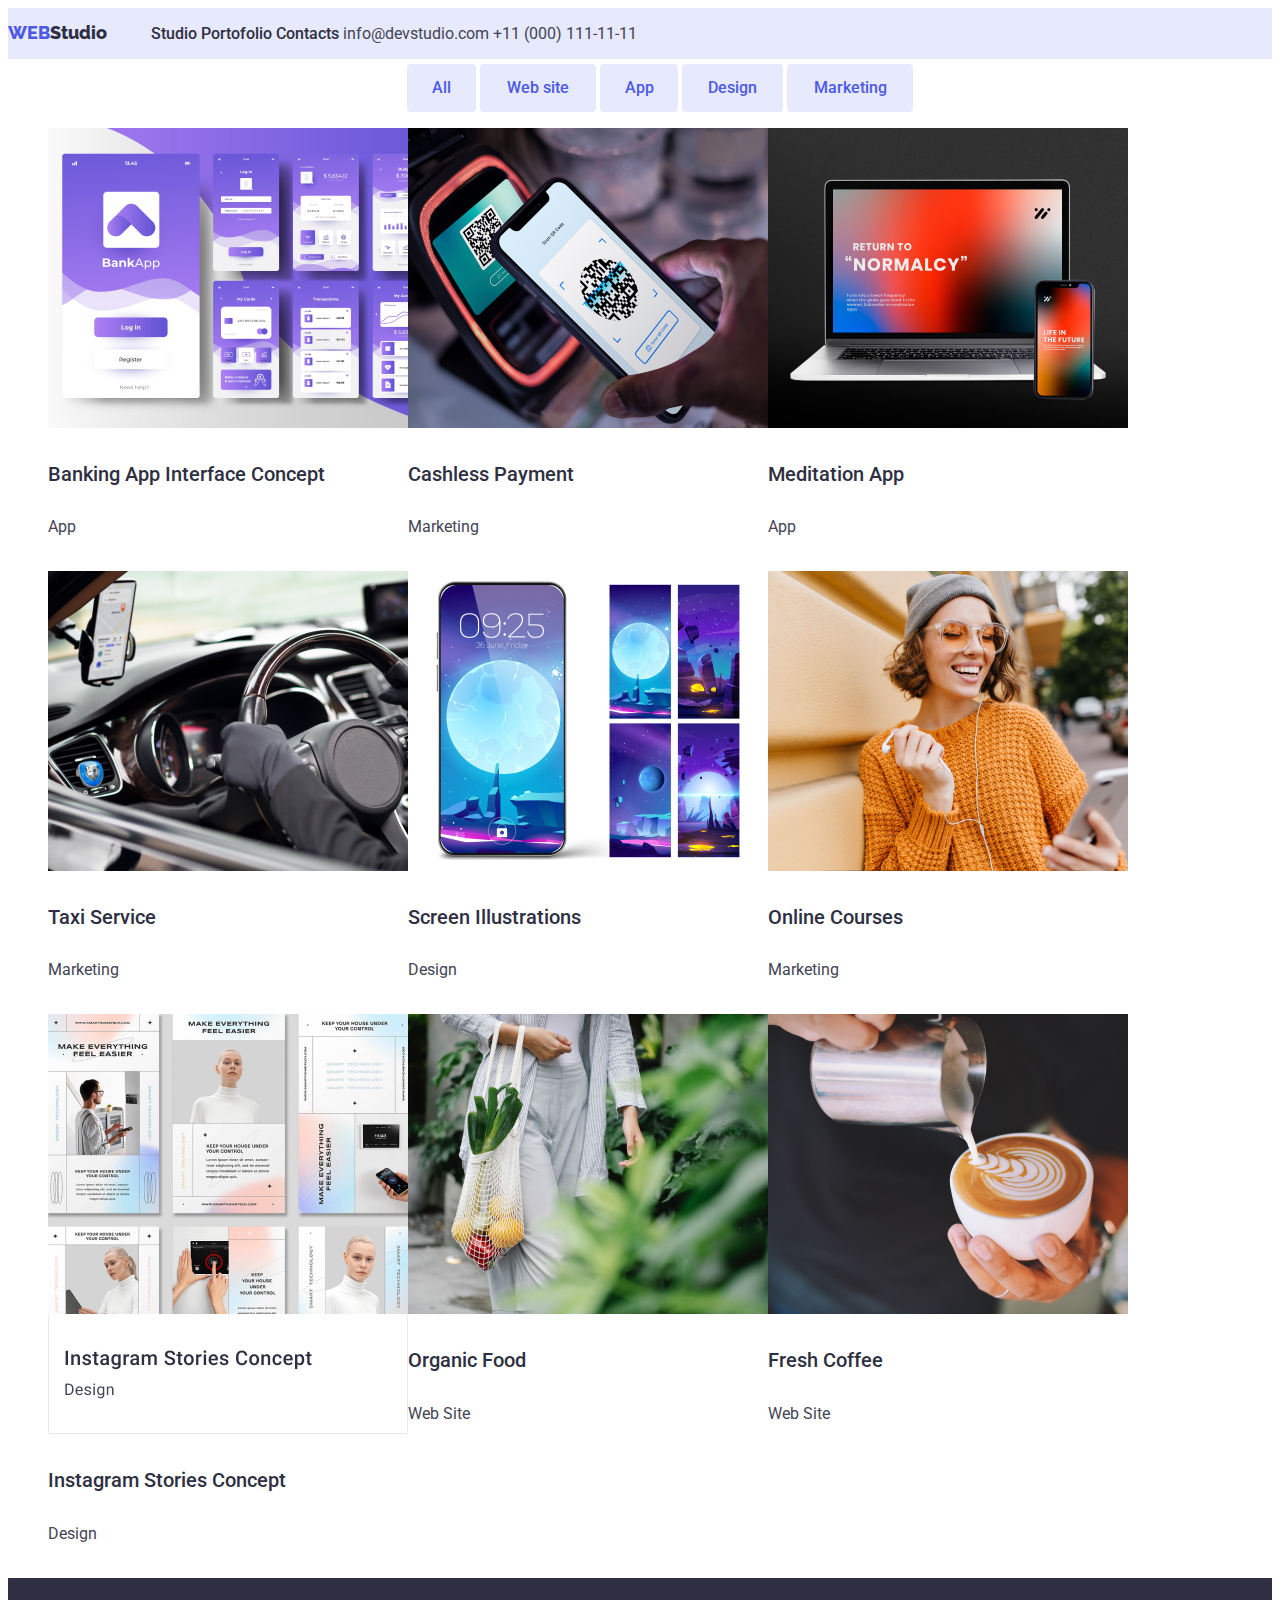
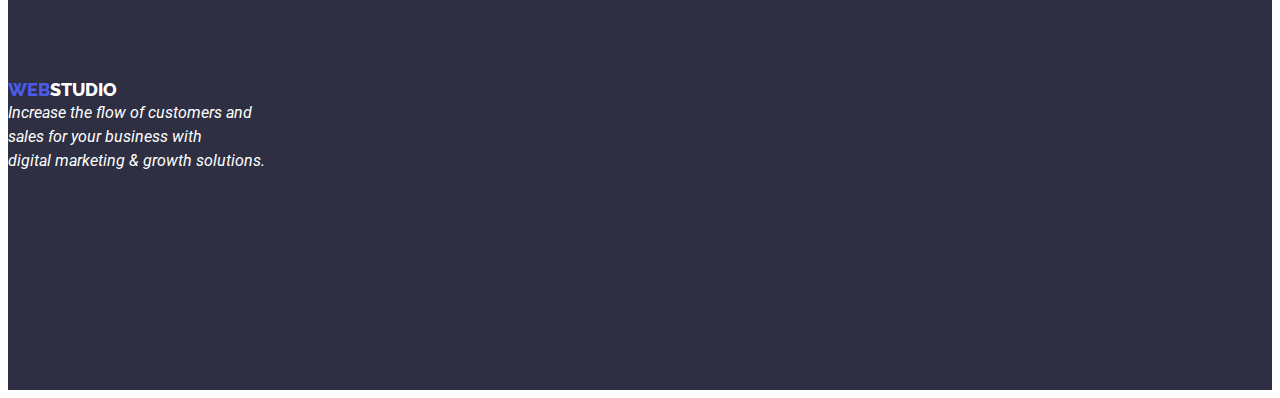
==== portfolio.html @ 928545d5 "Initial commit" ====
<!DOCTYPE html>
<html lang="en">

<head>
    <meta charset="UTF-8">
    <meta name="viewport" content="width=device-width, initial-scale=1.0">
    <title>Portofolio</title>
    <link rel="preconnect" href="https://fonts.googleapis.com">
    <link rel="preconnect" href="https://fonts.gstatic.com" crossorigin>
    <link
        href="https://fonts.googleapis.com/css2?family=Raleway:ital,wght@0,100..900;1,100..900&family=Roboto:ital,wght@0,100;0,300;0,400;0,500;0,700;0,900;1,100;1,300;1,400;1,500;1,700;1,900&display=swap"
        rel="stylesheet">
    <link rel="stylesheet" href="styles/styles.css">
</head>

<body>
    <!-- Header section -->
    <header class="global-header">
        <a href="index.html" class="logo">Studio</a>
        <nav class="nav-bar">
            <ul class="nav-list">
                <li><a href="index.html">Studio</a></li>
                <li><a href="portofolio.html">Portofolio</a> </li>
                <li><a href="contacts.html">Contacts</a> </li>
            </ul>
        </nav>
        <a href="mailto:info@devstudio.com">info@devstudio.com</a>
        <a href="tel:+11(000)111-11-11">+11 (000) 111-11-11</a>

    </header>
    <main>
        <!-- Filter buttons -->
        <div class="filters">
            <ul class="portofolio-buttons">
                <li><span>
                        <button type="button" class="all-button">All</button>
                    </span>
                    <span>
                        <button type="button" class="web-button">Web site</button>
                    </span>
                    <span>
                        <button type="button" class=" app-button">App</button></span>
                    <span>
                        <button type="button" class="design-button">Design</button></span>
                    <span>
                        <button type="button" class="marketing-button">Marketing</button></span>
                </li>
            </ul>
        </div>
        <div class="main-portofolio">
            <!-- List of images-->
            <ul class="portofolio-list-one">
                <li>
                    <img src="images/Portofolio 1.jpg" alt="The interface of the banking app">
                    <h4>Banking App Interface Concept</h4>
                    <p>App</p>
                </li>
                <li>
                    <img src="images/Portofolio 2.jpg" alt="An image of cashless payment">
                    <h4>Cashless Payment</h4>
                    <p>Marketing</p>
                </li>
                <li>
                    <img src="images/Portofolio 3.jpg" alt="A preview of the meditation app">
                    <h4>Meditation App</h4>
                    <p>App</p>
                </li>
            </ul>
            <ul class="portofolio-list-two">
                <li>
                    <img src="images/Portofolio 4.jpg" alt="An image of a taxi driver">
                    <h4>Taxi Service</h4>
                    <p>Marketing</p>
                </li>
                <li>
                    <img src="images/Portofolio 5.jpg" alt="A few images with background previews">
                    <h4>Screen Illustrations</h4>
                    <p>Design</p>
                </li>
                <li>
                    <img src="images/Portofolio 6.jpg" alt="A pic of a woman being connected to the classes online">
                    <h4>Online Courses</h4>
                    <p>Marketing</p>
                </li>
            </ul>
            <ul class="portofolio-list-three">
                <li>
                    <img src="images/Portofolio 7.jpg" alt="Previews of the instragram stories concept ">
                    <h4>Instagram Stories Concept</h4>
                    <p>Design</p>
                </li>
                <li>
                    <img src="images/Portofolio 8.jpg" alt="A pic of someone carrying organic food">
                    <h4>Organic Food</h4>
                    <p>Web Site</p>
                </li>
                <li>
                    <img src="images/Portofolio 9.jpg" alt="A pic of someone holding a cup of fresh coffee">
                    <h4>Fresh Coffee</h4>
                    <p>Web Site</p>
                </li>
            </ul>
        </div>
    </main>
    <!-- Footer section -->
    <footer class="footer">
        <a href="index.html" class="logo-footer">STUDIO</a>
        <address class="address">Increase the flow of customers and <br> sales for your business with <br> digital
            marketing
            &
            growth solutions.
        </address>
    </footer>
</body>

</html>
---- styles/styles.css ----
:root {
    --subtitle-color: #2E2F42;
    --text-color: #434455;
    --title-font-family: "Roboto",
        sans-serif;
    --logo-font-family: "Raleway",
        sans-serif;

    button[type="button"] {
        cursor: pointer;
    }

    .logo::before {
        content: "WEB";
        color: #4D5AE5;
        font-family: var(--logo-font-family);
        font-weight: 800;
        font-size: 18px;
    }

    .logo {
        font-family: var(--logo-font-family);
        font-weight: 800;
        color: #2E2F42;
        line-height: 1, 31;
        font-size: 18px;
    }
}

a {
    text-decoration: none;
}

body {
    font-family: var(--title-font-family);
}

h1,
h2 {
    font-weight: 700;
}

h4 {
    font-weight: 500;
}

/* NAV STYLING */
.nav-bar {
    list-style: none;
    font-weight: 500;
    color: var(--subtitle-color);
    display: inline-block;
}

.nav-list li {
    list-style: none;
    display: inline-block;
    line-height: 1, 5;
}

[href$=".html"]:hover {
    color: #404BBF;
}

[href$=".html"]:focus {
    color: #404BBF;
}

/* PHONE AND EMAIL COLOR */
.global-header>a {
    color: var(--text-color);
    line-height: 1.5;
}

.global-header>a:hover {
    color: #404BBF;
}

.global-header>a:focus {
    color: #404BBF;
}

/* Background color for hero section */
.hero-section {
    background-color: #2E2F42;
    height: 600px;
}

.hero-section>h1 {
    color: #ffffff;
    text-align: center;
    padding-top: 182px;
    font-size: 56px;
    line-height: 3.75;
}

.global-header {
    background-color: #E7E9FC;
    border: 1px;
    margin-bottom: -45px;
}

[href$=".html"] {
    color: var(--subtitle-color);
}

.order-service {
    font-family: var(--title-font-family);
    font-weight: 500;
    background-color: #4D5AE5;
    border-radius: 4px;
    width: 169px;
    height: 56px;
    text-align: center;
    color: #ffffff;
    margin-left: 835px;
    font-weight: 500;
    line-height: 1.5;
}

.order-service:hover {
    background-color: #E7E9FC;
    color: #4D5AE5;
}

.description-tab {
    list-style: none;
    line-height: 1.5;
    display: inline-flex;
}

.description-tab>li>h4 {
    color: var(--subtitle-color);
    font-size: 20px;
}

.description-tab>li>p {
    color: var(--text-color);
}

.what-we-do {
    text-align: center;
    color: var(--subtitle-color);
    line-height: 2.5;
    font-size: 36px;
}

.what-we-do-pics {
    list-style: none;
    text-align: center
}

.what-we-do-pics li {
    display: inline-block;
}

.our-team {
    text-align: center;
    font-size: 36px;
}

.our-team-pics {
    list-style: none;
    line-height: 1.5;
}

.our-team-pics>li {
    text-align: center;
    display: inline-block;
    padding-right: 24px;
    align-items: center;
}

.address {
    line-height: 1.5;
    color: #ffffff;
}

.footer {
    background-color: #2E2F42;
    height: 312px;
    padding-top: 100px;
}

.logo-footer::before {
    content: "WEB";
    color: #4D5AE5;
    font-family: var(--logo-font-family);
    font-weight: 800;
    font-size: 18px;
}

.logo-footer {
    font-family: var(--logo-font-family);
    font-weight: 800;
    color: #ffffff;
    line-height: 1.31;
    font-size: 18px;
}

/* Portofolio only */
.portofolio-buttons {
    text-align: center;
}

.portofolio-buttons>li {
    list-style: none;
}

/* Image list */

.portofolio-list-one {
    list-style: none;
    display: flex;
}

.portofolio-list-one>li>h4 {
    color: var(--subtitle-color);
    font-size: 20px;
    line-height: 1.5;
}

.portofolio-list-one>li>p {
    color: var(--text-color);
    line-height: 1.5;
}

.portofolio-list-two {
    list-style: none;
    display: flex;
}

.portofolio-list-two>li>h4 {
    color: var(--subtitle-color);
    font-size: 20px;
    line-height: 1.5;
}

.portofolio-list-two>li>p {
    color: var(--text-color);
    line-height: 1.5;
}

.portofolio-list-three {
    list-style: none;
    display: flex;
}

.portofolio-list-three>li>h4 {
    color: var(--subtitle-color);
    font-size: 20px;
    line-height: 1.5;
}

.portofolio-list-three>li>p {
    color: var(--text-color);
    line-height: 1.5;
}

.filters {
    margin-top: 50px;
}

.all-button {
    font-family: var(--title-font-family);
    text-align: center;
    background-color: #E7E9FC;
    width: 69px;
    height: 48px;
    border-radius: 4px;
    border: 1px;
    padding: 12px, 24px;
    color: #4D5AE5;
    font-weight: 500;
    font-size: 16px;
    line-height: 1.5;
}

.all-button:hover {
    background-color: #404BBF;
    color: #ffffff;
}

.web-button {
    font-family: var(--title-font-family);
    text-align: center;
    background-color: #E7E9FC;
    width: 116px;
    height: 48px;
    border-radius: 4px;
    border: 1px;
    padding: 12px, 24px;
    color: #4D5AE5;
    font-weight: 500;
    font-size: 16px;
    line-height: 1.5;
}

.web-button:hover {
    background-color: #404BBF;
    color: #ffffff;
}

.app-button {
    font-family: var(--title-font-family);
    text-align: center;
    background-color: #E7E9FC;
    width: 78px;
    height: 48px;
    border-radius: 4px;
    border: 1px;
    padding: 12px, 24px;
    color: #4D5AE5;
    font-weight: 500;
    font-size: 16px;
    line-height: 1.5;
}

.app-button:hover {
    background-color: #404BBF;
    color: #ffffff;
}

.design-button {
    font-family: var(--title-font-family);
    text-align: center;
    background-color: #E7E9FC;
    width: 101px;
    height: 48px;
    border-radius: 4px;
    border: 1px;
    padding: 12px, 24px;
    color: #4D5AE5;
    font-weight: 500;
    font-size: 16px;
    line-height: 1.5;
}

.design-button:hover {
    background-color: #404BBF;
    color: #ffffff;
}

.marketing-button {
    font-family: var(--title-font-family);
    text-align: center;
    background-color: #E7E9FC;
    width: 126px;
    height: 48px;
    border-radius: 4px;
    border: 1px;
    padding: 12px, 24px;
    color: #4D5AE5;
    font-weight: 500;
    font-size: 16px;
    line-height: 1.5;
}

.marketing-button:hover {
    background-color: #404BBF;
    color: #ffffff;
}
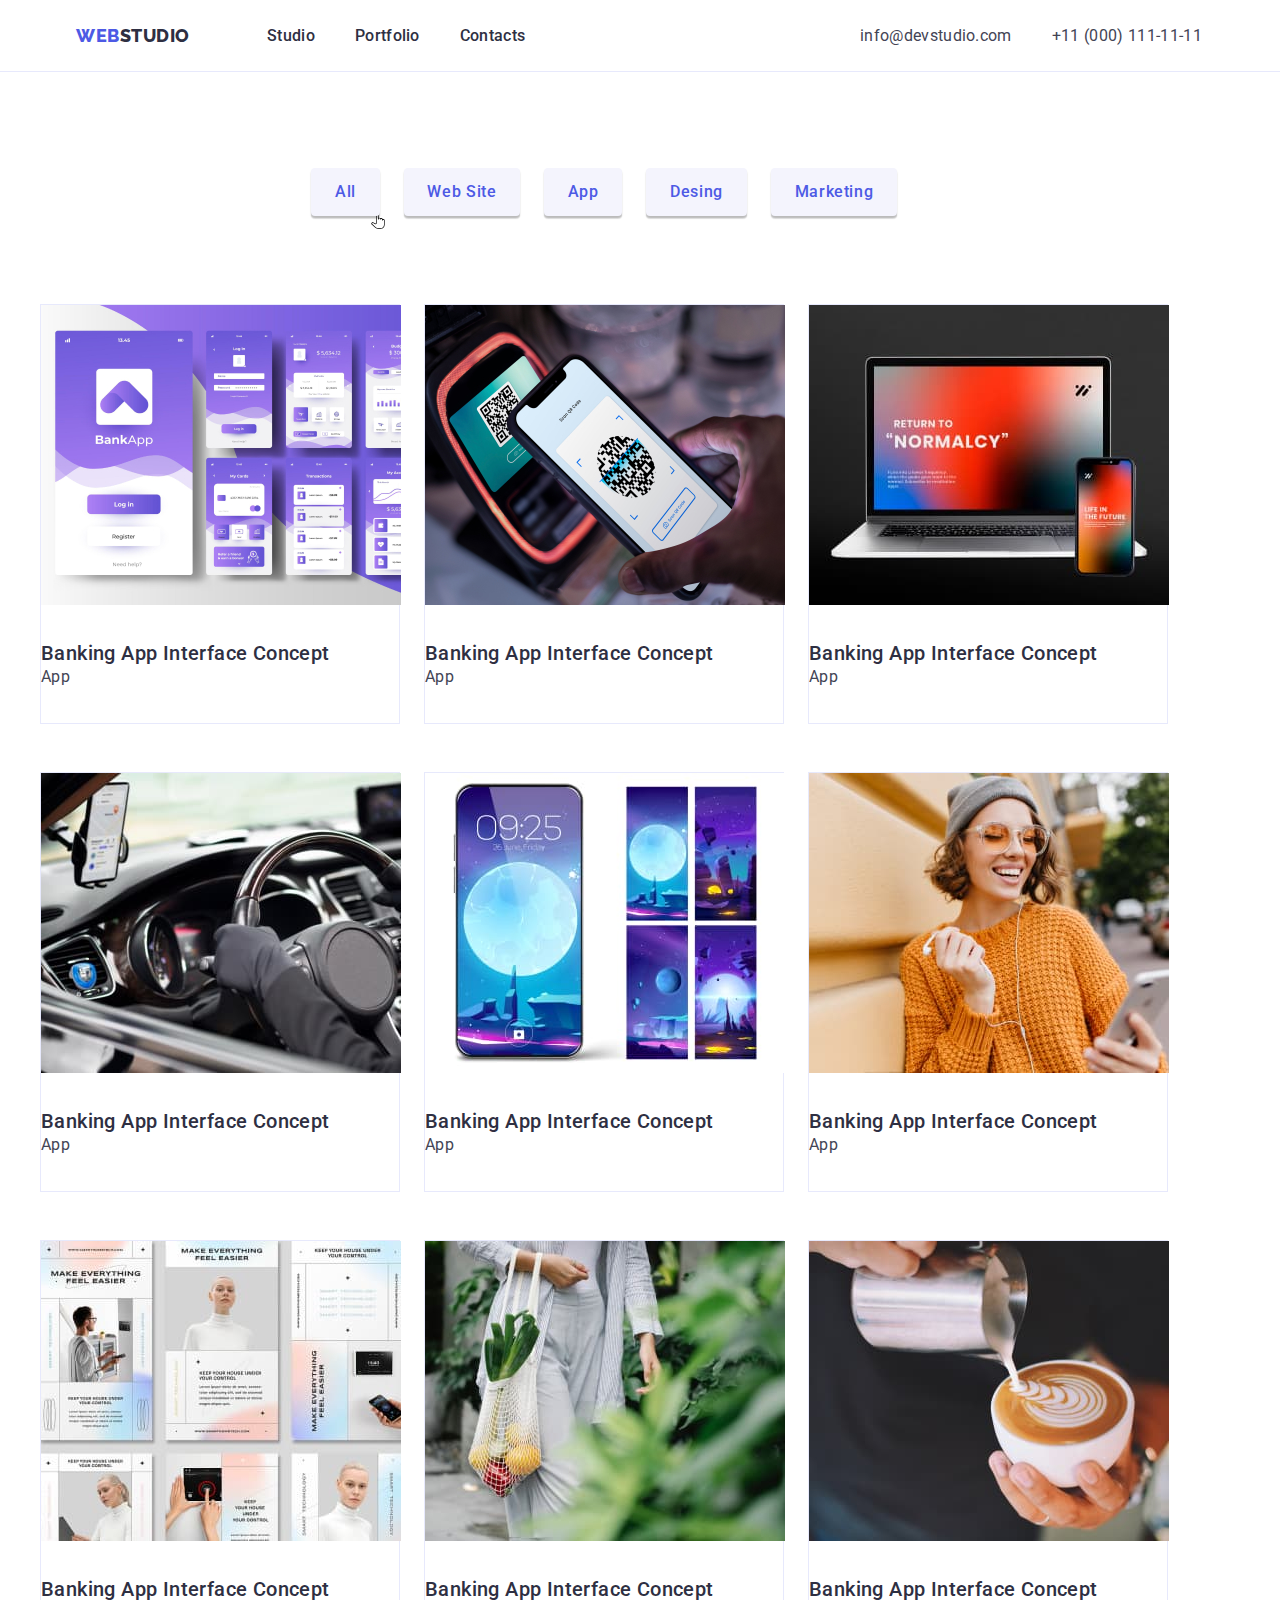
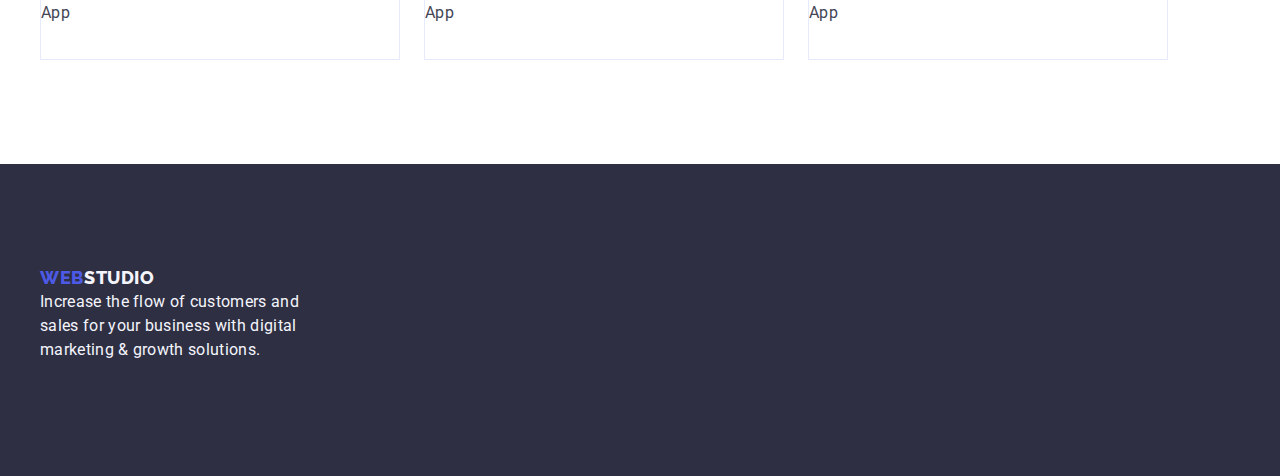
==== commit d654ec7a: "Summary (required)" ====
--- a/portfolio.html
+++ b/portfolio.html
@@ -1,116 +1,255 @@
 <!DOCTYPE html>
 <html lang="en">
-
-<head>
-    <meta charset="UTF-8">
-    <meta name="viewport" content="width=device-width, initial-scale=1.0">
-    <title>Portofolio</title>
-    <link rel="preconnect" href="https://fonts.googleapis.com">
-    <link rel="preconnect" href="https://fonts.gstatic.com" crossorigin>
-    <link
-        href="https://fonts.googleapis.com/css2?family=Raleway:ital,wght@0,100..900;1,100..900&family=Roboto:ital,wght@0,100;0,300;0,400;0,500;0,700;0,900;1,100;1,300;1,400;1,500;1,700;1,900&display=swap"
-        rel="stylesheet">
-    <link rel="stylesheet" href="styles/styles.css">
-</head>
-
-<body>
-    <!-- Header section -->
-    <header class="global-header">
-        <a href="index.html" class="logo">Studio</a>
-        <nav class="nav-bar">
-            <ul class="nav-list">
-                <li><a href="index.html">Studio</a></li>
-                <li><a href="portofolio.html">Portofolio</a> </li>
-                <li><a href="contacts.html">Contacts</a> </li>
-            </ul>
-        </nav>
-        <a href="mailto:info@devstudio.com">info@devstudio.com</a>
-        <a href="tel:+11(000)111-11-11">+11 (000) 111-11-11</a>
-
+  <head>
+    <meta charset="UTF-8" />
+    <meta name="viewport" content="width=device-width, initial-scale=1.0" />
+    <link
+      rel="stylesheet"
+      href="https://cdnjs.cloudflare.com/ajax/libs/modern-normalize/1.0.0/modern-normalize.min.css"
+    />
+    <link rel="preconnect" href="https://fonts.googleapis.com" />
+    <link rel="preconnect" href="https://fonts.gstatic.com" crossorigin />
+    <link
+      href="https://fonts.googleapis.com/css2?family=Roboto:wght@400;500;700;900&display=swap"
+      rel="stylesheet"
+    />
+    <link rel="preconnect" href="https://fonts.googleapis.com" />
+    <link rel="preconnect" href="https://fonts.gstatic.com" crossorigin />
+    <link
+      rel="stylesheet"
+      href="https://cdnjs.cloudflare.com/ajax/libs/modern-normalize/2.0.0/modern-normalize.min.css"
+      integrity="sha512-4xo8blKMVCiXpTaLzQSLSw3KFOVPWhm/TRtuPVc4WG6kUgjH6J03IBuG7JZPkcWMxJ5huwaBpOpnwYElP/m6wg=="
+      crossorigin="anonymous"
+      referrerpolicy="no-referrer"
+    />
+    <link
+      href="https://fonts.googleapis.com/css2?family=Raleway:wght@800&display=swap"
+      rel="stylesheet"
+    />
+    <link rel="stylesheet" type="text/css" href="./css/styles.css" />
+    <title>Document</title>
+  </head>
+  <body>
+    <header>
+      <div class="top-line">
+        <div class="container">
+          <span class="logo">
+            <a class="web-logo" href="index.html" type="button">WEB</a>
+            <a class="studio-logo" href="index.html" type="button">STUDIO</a>
+          </span>
+          <nav>
+            <span class="nav-menu">
+              <a class="nav-studio" href="index.html" type="button">Studio</a>
+              <a class="nav-portfolio" href="portfolio.html" type="button"
+                >Portfolio</a
+              >
+              <a class="nav-contacts" href="" type="button">Contacts</a>
+            </span>
+          </nav>
+          <span class="email-phone">
+            <a href="" class="email">info@devstudio.com</a>
+            <a href="" class="phone">+11 (000) 111-11-11</a>
+          </span>
+        </div>
+      </div>
     </header>
-    <main>
-        <!-- Filter buttons -->
-        <div class="filters">
-            <ul class="portofolio-buttons">
-                <li><span>
-                        <button type="button" class="all-button">All</button>
-                    </span>
-                    <span>
-                        <button type="button" class="web-button">Web site</button>
-                    </span>
-                    <span>
-                        <button type="button" class=" app-button">App</button></span>
-                    <span>
-                        <button type="button" class="design-button">Design</button></span>
-                    <span>
-                        <button type="button" class="marketing-button">Marketing</button></span>
-                </li>
-            </ul>
+    <main class="portfolio-main">
+      <div class="container">
+        <section class="section94px">
+          <ul class="filters">
+            <li>
+              <div class="filter-btn-active">
+                <button type="button" class="all-butoon">All</button>
+              </div>
+              <svg
+                class="mysvg"
+                width="14"
+                height="16"
+                viewBox="0 0 14 16"
+                fill="none"
+                xmlns="http://www.w3.org/2000/svg"
+              >
+                <path
+                  d="M12.3333 6C12.0872 6 11.8564 6.06706 11.6581 6.18391C11.5836 5.51856 11.0178 5 10.3333 5C10.0077 5 9.70856 5.11784 9.47616 5.31413C9.24275 4.92644 8.81794 4.66666 8.33325 4.66666C8.09075 4.66666 7.86288 4.73175 7.6666 4.84569V1.33334C7.66656 0.597969 7.0686 0 6.33325 0C5.59791 0 4.99991 0.597969 4.99991 1.33334V10.2546C4.99991 10.4225 4.88922 10.5088 4.84169 10.5381C4.79416 10.5674 4.66622 10.6276 4.51747 10.5527L2.37685 9.48244C2.18185 9.38478 1.96344 9.33334 1.74535 9.33334C0.966689 9.33334 0.333252 9.96681 0.333252 10.7455V11C0.333252 11.0924 0.371658 11.1807 0.439033 11.2438L4.28638 14.8346C5.09169 15.5859 6.14185 16 7.24306 16H9.33322C11.7225 16 13.6666 14.056 13.6666 11.6667V7.33334C13.6666 6.59797 13.0686 6 12.3333 6ZM12.9999 11.6667C12.9999 13.6885 11.3551 15.3333 9.33325 15.3333H7.2431C6.31144 15.3333 5.42278 14.9831 4.74147 14.347L0.999908 10.8552V10.7455C0.999908 10.3343 1.33422 10 1.74535 10C1.86025 10 1.97581 10.0273 2.07869 10.0788L4.21931 11.1491C4.5315 11.3057 4.89541 11.2884 5.19228 11.1055C5.48916 10.9219 5.66656 10.6038 5.66656 10.2546V1.33334C5.66656 0.965844 5.96572 0.666687 6.33322 0.666687C6.70072 0.666687 6.99988 0.965844 6.99988 1.33334V6.33334C6.99988 6.51759 7.14897 6.66669 7.33322 6.66669C7.51747 6.66669 7.66656 6.51759 7.66656 6.33334V6C7.66656 5.6325 7.96572 5.33334 8.33322 5.33334C8.70072 5.33334 8.99988 5.6325 8.99988 6V6.33334C8.99988 6.334 8.99988 6.33466 8.99988 6.33531V6.33563C9.00119 6.51856 9.14994 6.66669 9.33322 6.66669C9.51747 6.66669 9.66656 6.51759 9.66656 6.33334V6.32812C9.66916 5.96322 9.968 5.66666 10.3332 5.66666C10.7007 5.66666 10.9999 5.96581 10.9999 6.33331V7.33331C10.9999 7.51756 11.149 7.66666 11.3332 7.66666C11.5175 7.66666 11.6666 7.51756 11.6666 7.33331C11.6666 6.96581 11.9657 6.66666 12.3332 6.66666C12.7007 6.66666 12.9999 6.96581 12.9999 7.33334V11.6667Z"
+                  fill="black"
+                />
+              </svg>
+            </li>
+            <li class="btn1-position">
+              <div class="filter-btn1">
+                <button type="button" class="web-site">Web Site</button>
+              </div>
+            </li>
+            <li>
+              <div class="filter-btn2">
+                <button type="button" class="app">App</button>
+              </div>
+            </li>
+            <li>
+              <div class="filter-btn3">
+                <button type="button" class="desing">Desing</button>
+              </div>
+            </li>
+            <li>
+              <div class="filter-btn4">
+                <button type="button" class="marketing">Marketing</button>
+              </div>
+            </li>
+          </ul>
+          <!--Section row-->
+          <section class="row-1" title="Row 1">
+            <div class="project-card1">
+              <ul class="project-card2">
+                <li>
+                  <img
+                    class="img-portfolio1"
+                    src="./images/img8.jpg"
+                    alt="img8"
+                  />
+                </li>
+                <li class="card-content1">
+                  <h3 class="footer-title">Banking App Interface Concept</h3>
+                  <p class="footer-pharagraf">App</p>
+                </li>
+              </ul>
+              <ul class="project-card2">
+                <li>
+                  <img
+                    class="img-portfolio2"
+                    src="./images/img9.jpg"
+                    alt="img8"
+                  />
+                </li>
+                <li class="card-content2">
+                  <h3 class="footer-title">Banking App Interface Concept</h3>
+                  <p class="footer-pharagraf">App</p>
+                </li>
+              </ul>
+              <ul class="project-card2">
+                <li>
+                  <img
+                    class="img-portfolio3"
+                    src="./images/img10.jpg"
+                    alt="img8"
+                  />
+                </li>
+                <li class="card-content3">
+                  <h3 class="footer-title">Banking App Interface Concept</h3>
+                  <p class="footer-pharagraf">App</p>
+                </li>
+              </ul>
+            </div>
+          </section>
+          <section class="row-2" title="Row 2">
+            <div class="project-card1">
+              <ul class="project-card2">
+                <li>
+                  <img
+                    class="img-portfolio1"
+                    src="./images/img11.jpg"
+                    alt="img8"
+                  />
+                </li>
+                <li class="card-content1">
+                  <h3 class="footer-title">Banking App Interface Concept</h3>
+                  <p class="footer-pharagraf">App</p>
+                </li>
+              </ul>
+              <ul class="project-card2">
+                <li>
+                  <img
+                    class="img-portfolio2"
+                    src="./images/img12.jpg"
+                    alt="img8"
+                  />
+                </li>
+                <li class="card-content2">
+                  <h3 class="footer-title">Banking App Interface Concept</h3>
+                  <p class="footer-pharagraf">App</p>
+                </li>
+              </ul>
+              <ul class="project-card2">
+                <li>
+                  <img
+                    class="img-portfolio3"
+                    src="./images/img13.jpg"
+                    alt="img8"
+                  />
+                </li>
+                <li class="card-content3">
+                  <h3 class="footer-title">Banking App Interface Concept</h3>
+                  <p class="footer-pharagraf">App</p>
+                </li>
+              </ul>
+            </div>
+          </section>
+          <section class="row-3" title="Row 3">
+            <div class="project-card1">
+              <ul class="project-card2">
+                <li>
+                  <img
+                    class="img-portfolio1"
+                    src="./images/img14.jpg"
+                    alt="img8"
+                  />
+                </li>
+                <li class="card-content1">
+                  <h3 class="footer-title">Banking App Interface Concept</h3>
+                  <p class="footer-pharagraf">App</p>
+                </li>
+              </ul>
+              <ul class="project-card2">
+                <li>
+                  <img
+                    class="img-portfolio2"
+                    src="./images/img15.jpg"
+                    alt="img8"
+                  />
+                </li>
+                <li class="card-content2">
+                  <h3 class="footer-title">Banking App Interface Concept</h3>
+                  <p class="footer-pharagraf">App</p>
+                </li>
+              </ul>
+              <ul class="project-card2">
+                <li>
+                  <img
+                    class="img-portfolio3"
+                    src="./images/img16.jpg"
+                    alt="img8"
+                  />
+                </li>
+                <li class="card-content3">
+                  <h3 class="footer-title">Banking App Interface Concept</h3>
+                  <p class="footer-pharagraf">App</p>
+                </li>
+              </ul>
+            </div>
+          </section>
+        </section>
+      </div>
+    </main>
+    <footer>
+      <section class="footer">
+        <div class="container">
+          <section class="section94px">
+            <div class="logo-text">
+              <span class="logo-footer">
+                <a class="web-footer" href="index.html" type="button">WEB</a>
+                <a class="studio-footer" href="index.html" type="button"
+                  >STUDIO</a
+                >
+              </span>
+              <div class="text-footer">
+                <p class="text5">
+                  Increase the flow of customers and sales for your business
+                  with digital marketing & growth solutions.
+                </p>
+              </div>
+            </div>
+          </section>
         </div>
-        <div class="main-portofolio">
-            <!-- List of images-->
-            <ul class="portofolio-list-one">
-                <li>
-                    <img src="images/Portofolio 1.jpg" alt="The interface of the banking app">
-                    <h4>Banking App Interface Concept</h4>
-                    <p>App</p>
-                </li>
-                <li>
-                    <img src="images/Portofolio 2.jpg" alt="An image of cashless payment">
-                    <h4>Cashless Payment</h4>
-                    <p>Marketing</p>
-                </li>
-                <li>
-                    <img src="images/Portofolio 3.jpg" alt="A preview of the meditation app">
-                    <h4>Meditation App</h4>
-                    <p>App</p>
-                </li>
-            </ul>
-            <ul class="portofolio-list-two">
-                <li>
-                    <img src="images/Portofolio 4.jpg" alt="An image of a taxi driver">
-                    <h4>Taxi Service</h4>
-                    <p>Marketing</p>
-                </li>
-                <li>
-                    <img src="images/Portofolio 5.jpg" alt="A few images with background previews">
-                    <h4>Screen Illustrations</h4>
-                    <p>Design</p>
-                </li>
-                <li>
-                    <img src="images/Portofolio 6.jpg" alt="A pic of a woman being connected to the classes online">
-                    <h4>Online Courses</h4>
-                    <p>Marketing</p>
-                </li>
-            </ul>
-            <ul class="portofolio-list-three">
-                <li>
-                    <img src="images/Portofolio 7.jpg" alt="Previews of the instragram stories concept ">
-                    <h4>Instagram Stories Concept</h4>
-                    <p>Design</p>
-                </li>
-                <li>
-                    <img src="images/Portofolio 8.jpg" alt="A pic of someone carrying organic food">
-                    <h4>Organic Food</h4>
-                    <p>Web Site</p>
-                </li>
-                <li>
-                    <img src="images/Portofolio 9.jpg" alt="A pic of someone holding a cup of fresh coffee">
-                    <h4>Fresh Coffee</h4>
-                    <p>Web Site</p>
-                </li>
-            </ul>
-        </div>
-    </main>
-    <!-- Footer section -->
-    <footer class="footer">
-        <a href="index.html" class="logo-footer">STUDIO</a>
-        <address class="address">Increase the flow of customers and <br> sales for your business with <br> digital
-            marketing
-            &
-            growth solutions.
-        </address>
+      </section>
     </footer>
-</body>
-
-</html>+  </body>
+</html>
--- a/css/styles.css
+++ b/css/styles.css
@@ -0,0 +1,726 @@
+.body{
+background: #fff;
+}
+ul,a, h1,h3{
+    padding-inline-start: 94px 0px;
+}
+
+.container{
+    width: 1200px;
+    position: absolute;
+    display: flex;
+    left: 50%;
+    transform: translate( -50%);
+    justify-content: center;
+    
+}
+
+.section94px{
+    padding: 94px 0px;
+    /* height: auto; */
+}
+
+.top-line>.container {
+    height: 72px;
+}
+
+.hero-image>.container{
+height: 600px;
+}
+
+/*NAV MENU -- TOP LINE*/
+
+.top-line{
+width: auto;
+height: 72px;
+background: #fff;
+border-bottom: 1px solid #e7e9fc;
+display: flex;
+align-items: center;
+/* position: fixed; */
+
+}
+
+.logo{
+padding-top: 24px;
+display: flex;
+align-items: center;
+justify-content: flex-start;
+flex-direction: row;
+gap: 0px;
+width: 115px;
+height: 48px;
+position: relative;
+}
+
+.web-logo{
+font-family: "Raleway", sans-serif;
+font-weight: 800;
+font-size: 18px;
+line-height: 21px; 
+line-height: 1.16667;
+letter-spacing: 0.03em;
+text-transform: uppercase;
+color: #4d5ae5;
+
+}
+
+.studio-logo{
+font-family: "Raleway", sans-serif;
+font-weight: 800;
+font-size: 18px;
+line-height: 21px; 
+line-height: 1.16667;
+letter-spacing: 0.03em;
+text-transform: uppercase;
+color: #2e2f42;
+}
+    
+.nav-menu{
+display: flex;
+align-items: flex-start;
+justify-content: flex-start;
+flex-direction: row;
+gap: 40px;
+width: 337px;
+height: 48px;
+padding-left: 76px;
+padding-top: 24px;
+}
+
+.nav-studio, .nav-portfolio, .nav-contacts {
+font-family: "Roboto", sans-serif;
+font-weight: 500;
+font-size: 16px;
+line-height: 24px;
+line-height: 1.5;
+letter-spacing: 0.02em;
+color: #2e2f42;
+}
+
+.email-phone{
+align-items: flex-start;
+justify-content: flex-start;
+flex-direction: row;
+width: 676px;
+height: 48px;
+display: flex;
+position: relative;
+padding-left: 332px;
+padding-top: 24px;
+}
+
+.email{
+font-family: "Roboto", sans-serif;
+font-weight: 400;
+font-size: 16px;
+line-height: 24px; 
+line-height: 1.5;
+letter-spacing: 0.02em;
+color: #434455;
+}
+
+.phone{
+font-family: "Roboto", sans-serif;
+font-weight: 400;
+font-size: 16px;
+line-height: 24px; 
+line-height: 1.5;
+letter-spacing: 0.02em;
+color: #434455;
+padding-left: 40px;
+}
+
+.top-line a:hover,
+header.top-line a:focus {
+color: rgb(0, 0, 255);
+}
+
+a {
+text-decoration: none;
+}
+
+/* --HERO IMAGE-- */
+
+.hero-image{
+width: auto;
+height: 600px;
+background: var(--NAVY-BLUE, #2E2F42);
+flex-shrink: 0; 
+ 
+}
+
+.hero-image>.container{
+    display: block;
+}
+
+.button {
+/* display: flex; */
+width: 684px;
+height: 104px;
+padding-top: 48px;
+padding-left: 515px;
+padding-bottom: 150px;
+
+}
+
+
+
+.order-service {
+font-family: "Roboto", sans-serif;
+font-weight: 500;
+font-size: 16px;
+font-style: normal;
+line-height: 24px;
+letter-spacing: 0.04em;
+color: var(--WHITE, #FFF);
+background: #4d5ae5;
+border: none;
+cursor: pointer;
+border-radius: 4px;
+gap: 10px;
+box-shadow: 0 4px 4px 0 rgba(0, 0, 0, 0.15);
+align-items: center;
+justify-content: center;
+width: 169px;
+height: 56px;
+}
+
+.hero-title{  
+margin: 0px; 
+font-family: "Roboto", sans-serif;
+font-weight: 700;
+font-size: 56px;
+font-style: normal;
+line-height: 60px;
+letter-spacing: 0.02em;
+text-align: center;
+color: var(--WHITE, #FFF);
+padding-top: 94px;
+}
+
+/*SECTION 1 & 2*/
+
+.section1-2{
+    height: 1064px;
+    width: auto;
+    padding-bottom:26px;
+}
+
+.section1-2>.container{
+    display: block;
+} 
+
+.section1{
+width: 1128px;
+height: 224px;
+padding-top: 26px;
+
+display: flex;
+}
+
+.feature1, .feature2, .feature3, .feature4{
+align-items: flex-start;
+justify-content: flex-start;
+flex-direction: column;
+gap: 8px;
+width: 264px;
+height: 104px;
+}
+
+.feature2,
+.feature3,
+.feature4{
+margin-left: 24px;
+}
+
+.strategy, .punctuality, .diligence, .tehnologies{
+font-family: "Roboto", sans-serif;
+font-weight: 500;
+font-size: 20px;
+font-style: normal;
+line-height: 24px; 
+letter-spacing: 0.02em;
+color: var(--NAVY-BLUE, #2E2F42);
+margin: 0px; 
+}
+
+.text-strategy,
+.text-punctuality,
+.text-diligence,
+.text-tehnologies{
+font-family: "Roboto", sans-serif;
+font-weight: 400;
+font-size: 16px;
+font-style: normal;
+line-height: 24px; 
+letter-spacing: 0.02em;
+color: var(--SLATE, #434455); 
+}
+
+/*SECTION 2*/
+
+.section2{
+width: 1128px;
+height: 652px;
+flex-shrink: 0;
+padding-top: 120px;
+
+padding: bottom 26px;   
+}
+
+.Section2-title{
+font-family: "Roboto", sans-serif;
+font-weight: 1103;
+font-size: 36px;
+font-style: normal;
+line-height: 40px; 
+letter-spacing: 0.02em;
+text-transform: capitalize;
+margin: 0px;
+color: var(--NAVY-BLUE, #2E2F42);
+padding-left: 403px;
+}
+
+.technology-pictures{
+width: 1128px;
+height: 372px;
+display: flex; 
+padding-top: 72px;      
+}
+
+.img-1, .img-2, .img-3{
+display: flex;
+align-items: flex-start;
+justify-content: flex-start;
+flex-direction: column;
+gap: 0px;
+width: 360px;
+height: 300px;
+}
+
+.img-2,
+.img-3{
+margin-left: 24px;
+}
+
+.size-pictures{
+border: 1px solid #e7e9fc;
+width: 360px;
+height: 300px;
+}
+
+/*SECTION 3 */
+
+.section3{
+width: auto;
+height: 732px;
+background: #f4f4fd;
+flex-shrink: 0;
+
+}
+
+.section3>.container{
+    display: block;
+    height: 732px;
+}
+
+.title1{
+display: flex;
+Width: 647px; 
+Height: 40px;
+padding-top: 26px;
+padding-left: 483px;
+}
+
+.our-team{
+font-family: "Roboto", sans-serif;
+font-weight: 700;
+font-size: 36px;
+font-style: normal;
+line-height: 40px; 
+letter-spacing: 0.02em;
+color: var(--NAVY-BLUE, #2E2F42);
+position: absolute;
+margin: 0px;
+}
+
+.pepole{
+width: 1128px;
+height: 452px;
+display: flex;
+padding-top: 72px;
+
+}
+
+ul {
+padding: 0;
+}
+
+.team-card1, .team-card2, .team-card3, .team-card4{ 
+list-style-type: none;
+align-items: center;
+justify-content: center;
+flex-direction: column;
+gap: 32px;
+border-radius: 0 0 4px 4px;
+padding: 0px 0px 32px 0px;
+width: 264px;
+height: 380px;
+box-shadow: 0 2px 1px 0 rgba(46, 47, 66, 0.08), 0 1px 1px 0 rgba(46, 47, 66, 0.16), 0 1px 6px 0 rgba(46, 47, 66, 0.08);
+background: #fff;   
+}
+
+.team-card2,
+.team-card3,
+.team-card4{
+margin-left: 24px;
+}
+
+.img{
+width: 264px;
+height: 260px;
+background: url(<path-to-image>), lightgray -97.034px -0.927px / 181.897% 251.37% no-repeat;  
+}
+
+
+.name{
+font-family: "Roboto", sans-serif;
+font-weight: 500;
+font-size: 20px;
+font-style: normal;
+line-height: 24px; 
+letter-spacing: 0.02em;
+text-align: center;
+color: var(--NAVY-BLUE, #2E2F42);   
+}
+
+.job-description{
+font-family: "Roboto", sans-serif;
+font-weight: 400;
+font-size: 16px;
+font-style: normal;
+line-height: 24px; 
+letter-spacing: 0.02em;
+text-align: center;
+color: var(--SLATE, #434455);
+}
+
+.section3 h3:hover,
+.section3 h3:focus,
+.section3 p:hover,
+.section3 p:focus {
+color: rgb(0, 0, 255);
+cursor: pointer;
+}
+
+/*FOOTER*/
+
+.footer{
+width: 100%;
+height: 312px;
+background: #2e2f42;
+flex-shrink: 0;
+}
+.footer>.container{
+    display: block;
+    height: 312px;
+}
+
+.logo-text{
+width: 264px;
+height: 118.5px;
+flex-shrink: 0;
+padding-top: 7.5px;
+}
+
+.logo-footer{
+display: flex;
+align-items: center;
+justify-content: flex-start;
+flex-direction: row;
+gap: 0px;
+width: 115px;
+height: 24px;  
+}
+
+.footer a:hover {
+color: rgb(0, 0, 255);    
+}
+
+.web-footer{
+font-family: "Raleway", sans-serif;
+font-weight: 800;
+font-size: 18px;
+font-style: normal;
+line-height: 21px; 
+letter-spacing: 0.03em;
+text-transform: uppercase;
+color: var(--IRIS, #4D5AE5);
+display: flex;
+width: 44px;
+height: 21px;
+flex-direction: column;
+justify-content: center;
+}
+
+.studio-footer{
+font-family: "Raleway", sans-serif;
+font-weight: 800;
+font-size: 18px;
+font-style: normal;
+line-height: 21px; 
+letter-spacing: 0.03em;
+text-transform: uppercase;
+color: var(--CLOUD, #F4F4FD);
+display: flex;
+width: 71px;
+height: 21px;
+flex-direction: column;
+justify-content: center
+}
+
+.text-footer1{
+width: 264px;
+height: 88px;
+padding-top: 16px;
+    
+}
+
+.text5{
+font-family: "Roboto", sans-serif;
+font-weight: 400;
+font-size: 16px;
+font-style: normal;
+line-height: 24px; 
+letter-spacing: 0.02em;
+color: var(--CLOUD, #F4F4FD);
+width: 264px;
+margin: 0px;  
+}
+
+/*PORTFOLIO CSS*/
+.portfolio-main{
+width: 100%;
+height: 1692px;
+
+}
+
+.portfolio-main>.container{
+    height: 1692px;
+    display: block;
+}
+.filters{
+display: flex;
+align-items: flex-start;
+justify-content: flex-start;
+flex-direction: row;
+gap: 24px;
+width: 857px;
+height: 50px;
+padding-top: 2px;
+padding-left: 271px;
+margin: 0;
+}
+
+.all-butoon{
+ font-family: "Roboto", sans-serif;
+    font-weight: 500;
+    font-size: 16px;
+    font-style: normal;
+    line-height: 24px;
+    letter-spacing: 0.04em;
+    color: #4D5AE5;
+    background: #f4f4fd;
+    border: none;
+    cursor: pointer;
+    border-radius: 4px;
+    gap: 10px;
+    box-shadow: 0 2px 2px 0 rgba(0, 0, 0, 0.12), 0 2px 1px 0 rgba(0, 0, 0, 0.08), 0 3px 1px 0 rgba(0, 0, 0, 0.1);
+    align-items: center;
+    justify-content: center;
+    width: 69px;
+    height: 48px;
+    padding: 0px;
+    z-index: 1;
+    position: absolute;
+    
+}
+
+ .mysvg {
+    
+transform: translateX(60px) translateY(45px);
+position: relative;
+z-index: 0;
+position: absolute;
+   
+}
+.btn1-position{
+  margin-left: 69px;  
+}
+
+.web-site{
+font-family: "Roboto", sans-serif;
+    font-weight: 500;
+    font-size: 16px;
+    font-style: normal;
+    line-height: 24px;
+    letter-spacing: 0.04em;
+    color: #4D5AE5;
+    background: #f4f4fd;
+    border: none;
+    cursor: pointer;
+    border-radius: 4px;
+    gap: 10px;
+    box-shadow: 0 2px 2px 0 rgba(0, 0, 0, 0.12), 0 2px 1px 0 rgba(0, 0, 0, 0.08), 0 3px 1px 0 rgba(0, 0, 0, 0.1);
+    align-items: center;
+    justify-content: center;
+    width: 116px;
+    height: 48px;
+    
+}
+
+.app{
+font-family: "Roboto", sans-serif;
+    font-weight: 500;
+    font-size: 16px;
+    font-style: normal;
+    line-height: 24px;
+    letter-spacing: 0.04em;
+    color: #4D5AE5;
+    background: #f4f4fd;
+    border: none;
+    cursor: pointer;
+    border-radius: 4px;
+    gap: 10px;
+    box-shadow: 0 2px 2px 0 rgba(0, 0, 0, 0.12), 0 2px 1px 0 rgba(0, 0, 0, 0.08), 0 3px 1px 0 rgba(0, 0, 0, 0.1);
+    align-items: center;
+    justify-content: center;
+    width: 78px;
+    height: 48px;
+}
+
+.desing{
+font-family: "Roboto", sans-serif;
+    font-weight: 500;
+    font-size: 16px;
+    font-style: normal;
+    line-height: 24px;
+    letter-spacing: 0.04em;
+    color: #4D5AE5;
+    background: #f4f4fd;
+    border: none;
+    cursor: pointer;
+    border-radius: 4px;
+    gap: 10px;
+    box-shadow: 0 2px 2px 0 rgba(0, 0, 0, 0.12), 0 2px 1px 0 rgba(0, 0, 0, 0.08), 0 3px 1px 0 rgba(0, 0, 0, 0.1);
+    align-items: center;
+    justify-content: center;
+    width: 101px;
+    height: 48px;
+}
+
+.marketing{
+font-family: "Roboto", sans-serif;
+    font-weight: 500;
+    font-size: 16px;
+    font-style: normal;
+    line-height: 24px;
+    letter-spacing: 0.04em;
+    color: #4D5AE5;
+    background: #f4f4fd;
+    border: none;
+    cursor: pointer;
+    border-radius: 4px;
+    gap: 10px;
+    box-shadow: 0 2px 2px 0 rgba(0, 0, 0, 0.12), 0 2px 1px 0 rgba(0, 0, 0, 0.08), 0 3px 1px 0 rgba(0, 0, 0, 0.1);
+    align-items: center;
+    justify-content: center;
+    width: 126px;
+    height: 48px;
+}
+
+/*Section row*/
+
+.row-1{
+width: 1128px;
+height: 492px;
+padding-top: 72px;
+    
+}
+
+.row-2{
+width: 1128px;
+    height: 468px;
+    
+    padding-top: 48px;
+}
+
+.row-3{
+width: 1128px;
+    height: 494px;
+    
+    padding-top: 48px;
+    padding-bottom: 26px;
+}
+
+.row-1, .row-2, .row-3, li{
+list-style-type: none;
+}
+
+.project-card1{
+display: flex;
+}
+ 
+.project-card2 {
+border: 1px solid #e7e9fc;
+    width: 360px;
+    height: 420px;
+    background: #fff;
+      
+}
+
+.project-card1 .project-card2:nth-child(2),
+.project-card1 .project-card2:nth-child(3) {
+    margin-left: 24px;
+}
+
+.card-content1, .card-content2, .card-content3{
+    align-items: flex-start;
+    justify-content: center;
+    flex-direction: column;
+    gap: 8px;
+    margin-top: 32px;
+    width: 360px;
+    height: 56px;
+        
+}
+
+.footer-title{
+font-family: "Roboto", sans-serif;
+    font-weight: 500;
+    font-size: 20px;
+
+    line-height: 24px; 
+    line-height: 1.2;
+    letter-spacing: 0.02em;
+    color: #2e2f42;
+    margin: 0px;
+}
+
+.footer-pharagraf{
+font-family: "Roboto", sans-serif;
+    font-weight: 400;
+    font-size: 16px;
+
+    line-height: 24px; 
+    line-height: 1.5;
+    letter-spacing: 0.02em;
+    color: #434455;
+    margin: 0px;
+}
+
+.img-portfolio1, .img-portfolio2, .img-portfolio3{
+width: 360px;
+    height: 300px;
+}
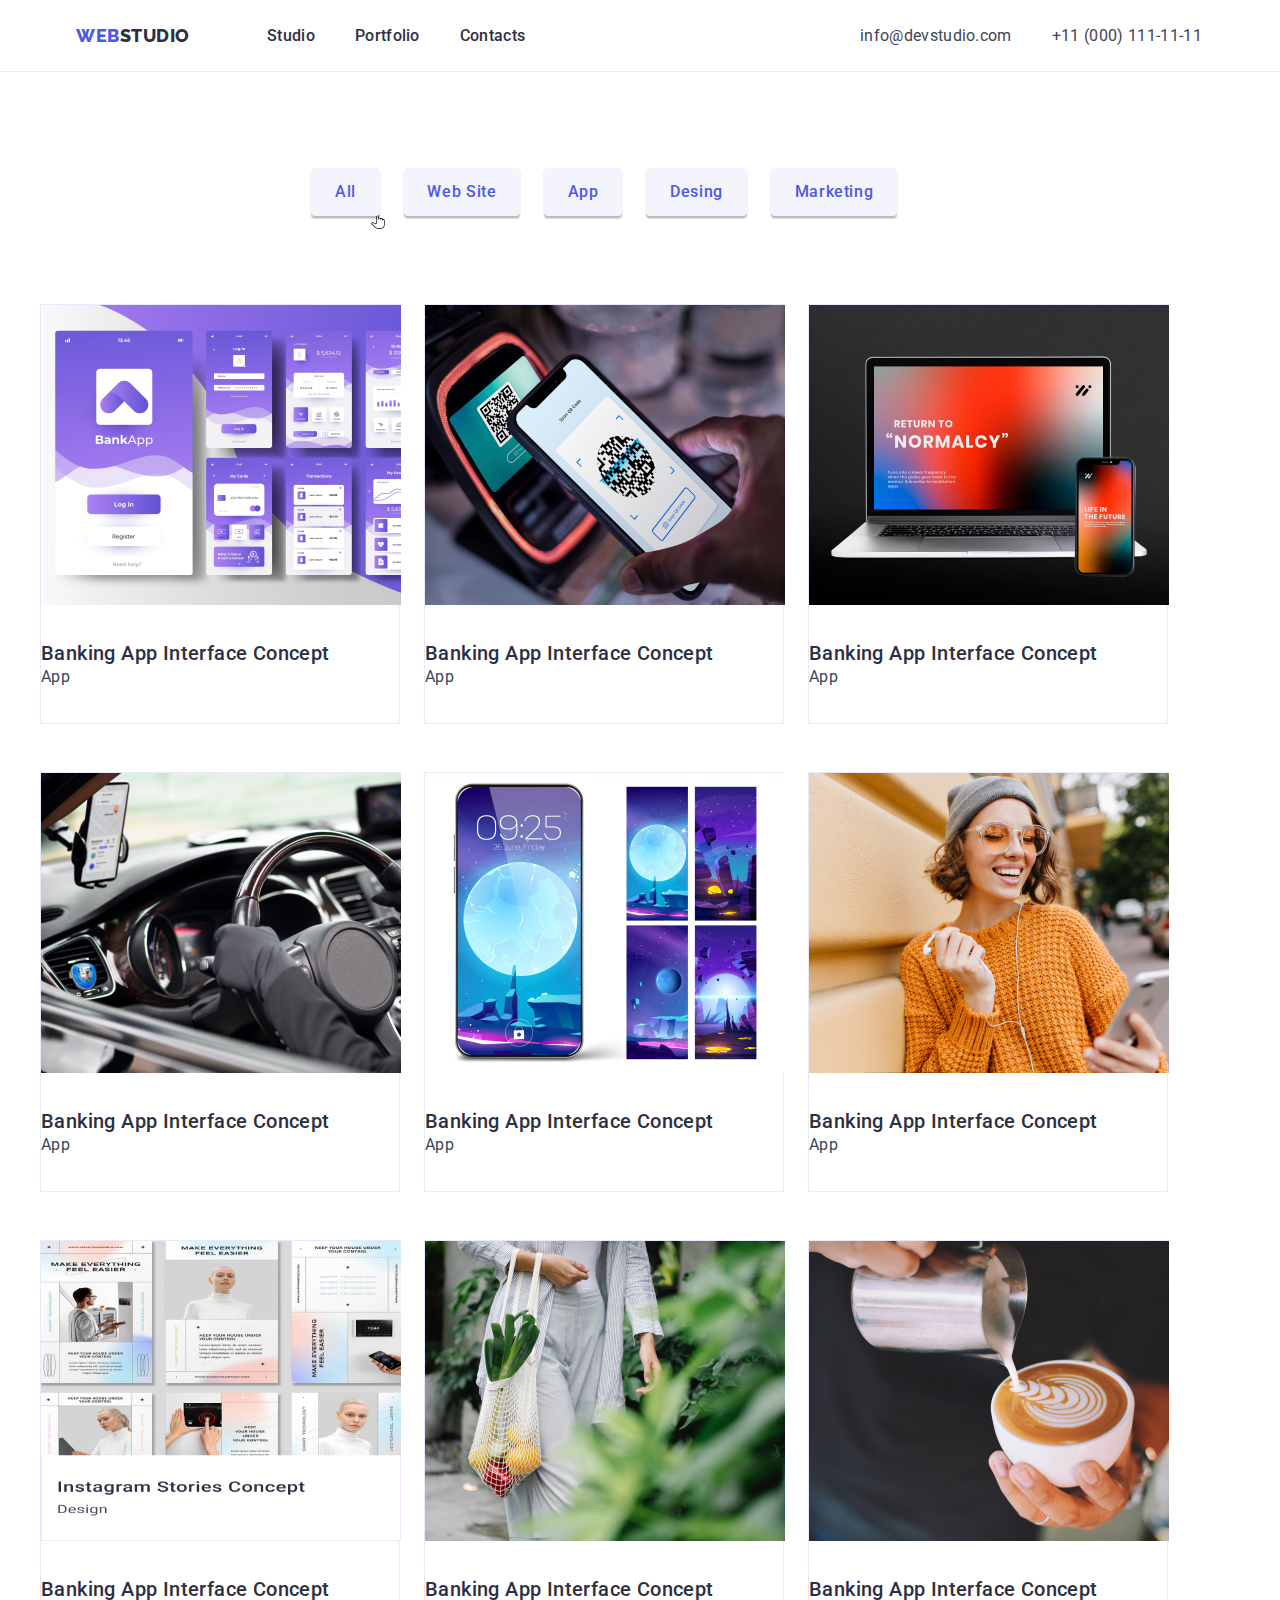
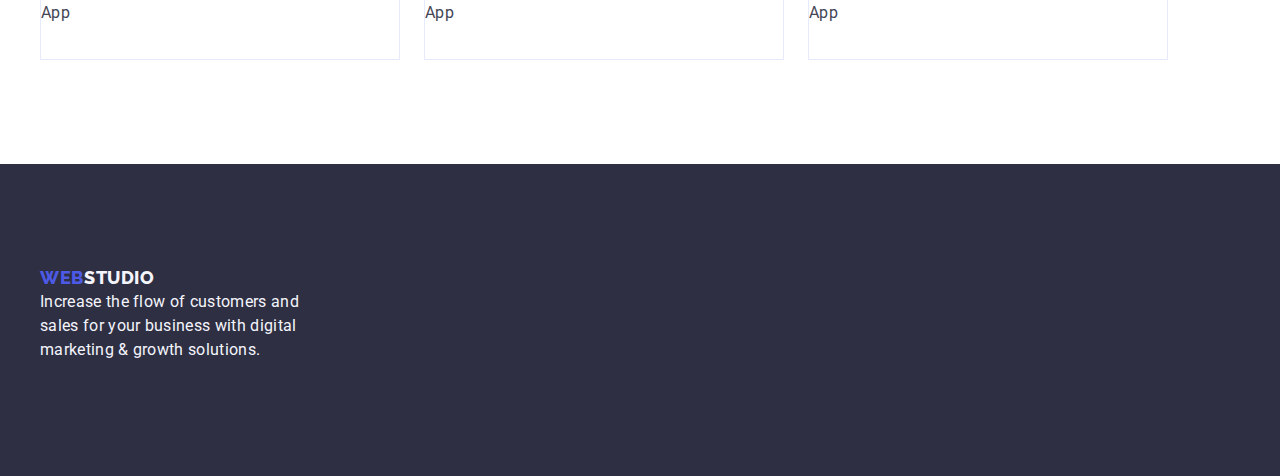
==== commit 585f5093: "Summary (required)" ====
--- a/portfolio.html
+++ b/portfolio.html
@@ -103,7 +103,7 @@
                 <li>
                   <img
                     class="img-portfolio1"
-                    src="./images/img8.jpg"
+                    src="./images/Portofolio 1.jpg"
                     alt="img8"
                   />
                 </li>
@@ -116,7 +116,7 @@
                 <li>
                   <img
                     class="img-portfolio2"
-                    src="./images/img9.jpg"
+                    src="./images/Portofolio 2.jpg"
                     alt="img8"
                   />
                 </li>
@@ -129,7 +129,7 @@
                 <li>
                   <img
                     class="img-portfolio3"
-                    src="./images/img10.jpg"
+                    src="./images/Portofolio 3.jpg"
                     alt="img8"
                   />
                 </li>
@@ -146,7 +146,7 @@
                 <li>
                   <img
                     class="img-portfolio1"
-                    src="./images/img11.jpg"
+                    src="./images/Portofolio 4.jpg"
                     alt="img8"
                   />
                 </li>
@@ -159,7 +159,7 @@
                 <li>
                   <img
                     class="img-portfolio2"
-                    src="./images/img12.jpg"
+                    src="./images/Portofolio 5.jpg"
                     alt="img8"
                   />
                 </li>
@@ -172,7 +172,7 @@
                 <li>
                   <img
                     class="img-portfolio3"
-                    src="./images/img13.jpg"
+                    src="./images/Portofolio 6.jpg"
                     alt="img8"
                   />
                 </li>
@@ -189,7 +189,7 @@
                 <li>
                   <img
                     class="img-portfolio1"
-                    src="./images/img14.jpg"
+                    src="./images/Portofolio 7.jpg"
                     alt="img8"
                   />
                 </li>
@@ -202,7 +202,7 @@
                 <li>
                   <img
                     class="img-portfolio2"
-                    src="./images/img15.jpg"
+                    src="./images/Portofolio 8.jpg"
                     alt="img8"
                   />
                 </li>
@@ -215,7 +215,7 @@
                 <li>
                   <img
                     class="img-portfolio3"
-                    src="./images/img16.jpg"
+                    src="./images/Portofolio 9.jpg"
                     alt="img8"
                   />
                 </li>
